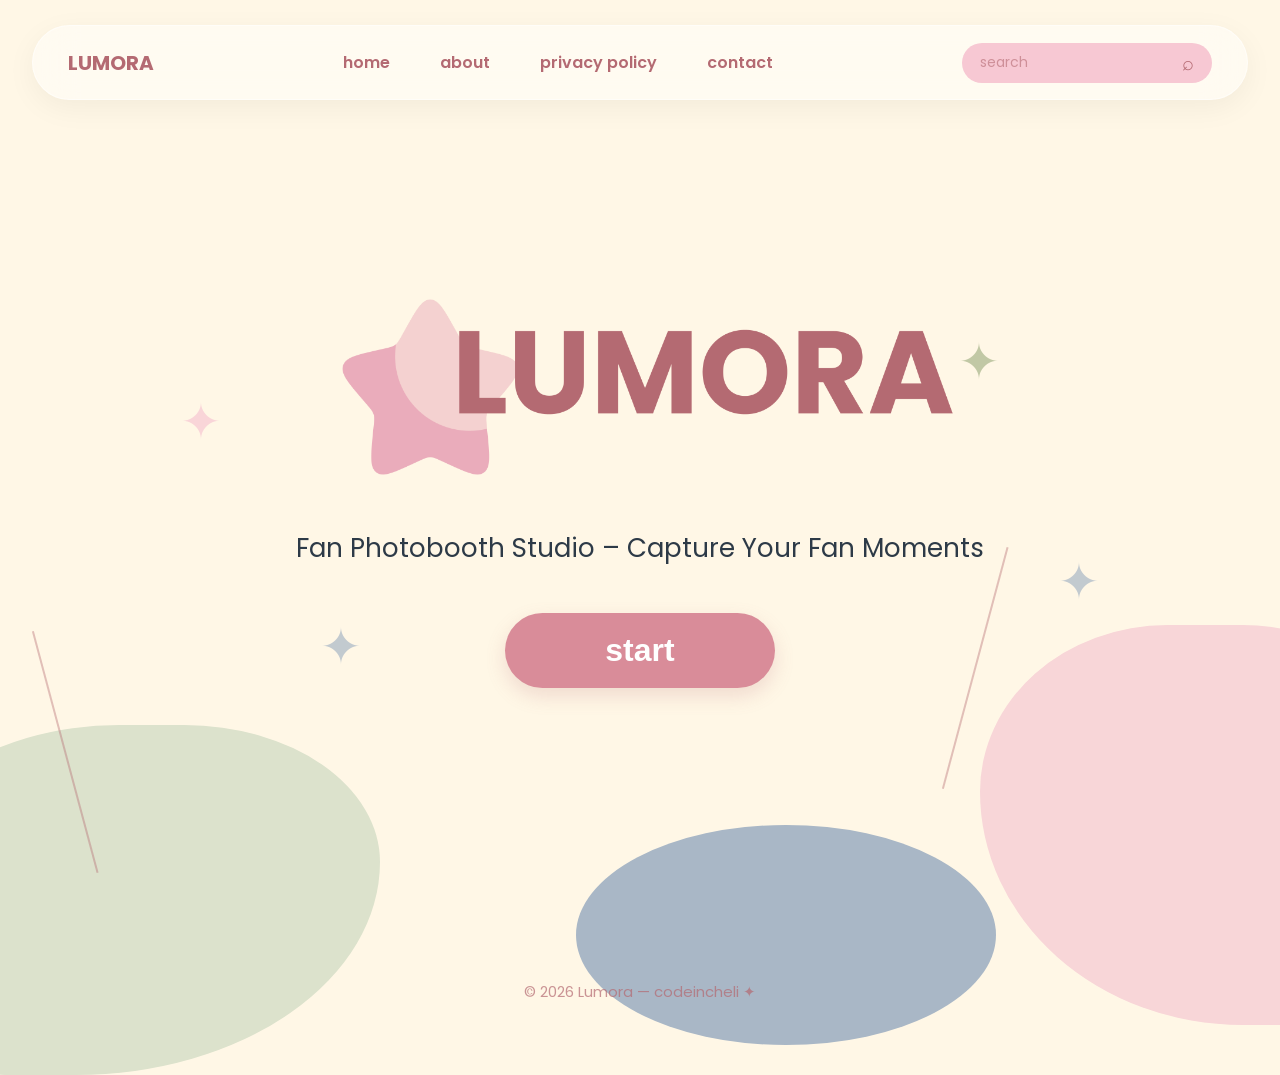
==== index.html @ 37fab62d "Initial commit" ====
<!DOCTYPE html>
<html lang="en">
<head>
  <meta charset="UTF-8" />
  <meta name="viewport" content="width=device-width, initial-scale=1.0"/>
  <title>LUMORA</title>

  <link rel="stylesheet" href="style.css">

  <link rel="preconnect" href="https://fonts.googleapis.com">
  <link href="https://fonts.googleapis.com/css2?family=Poppins:wght@300;400;500;600;700;800&display=swap" rel="stylesheet">

</head>
<body>

  <!-- decorative stars -->
  <div class="star s1">✦</div>
  <div class="star s2">✦</div>
  <div class="star s3">✦</div>
  <div class="star s4">✦</div>

  <!-- navbar -->
  <header>
    <nav class="navbar">

<div class="logo">
    <a href="index.html">LUMORA</a>
</div>

      <ul class="nav-links">
        <li><a href="artist.html">home</a></li>
        <li><a href="about.html" >about</a></li>
        <li><a href="privacy.html">privacy policy</a></li>
        <li><a href="contact.html">contact</a></li>
        </ul>

        <div class="search-box">
            <input type="text" placeholder="search">
            <span>⌕</span>
        </div>

    </nav>
  </header>

  <!-- hero -->
  <section class="hero">

<div class="hero-logo">
    <img src="assets/lumora.png" alt="LUMORA Logo">
</div>

    <p>
      Fan Photobooth Studio – Capture Your Fan Moments
    </p>

<button class="start-btn" onclick="window.location.href='artist.html'">
    start
</button>

  </section>

  <!-- decorative bottom blobs -->
  <div class="blob-left"></div>
  <div class="blob-right"></div>
  <div class="blob-blue"></div>

  <!-- decorative leaves -->
  <div class="leaf left"></div>
  <div class="leaf right"></div>

  <footer class="footer">
    <p>© 2026 Lumora — codeincheli ✦</p>
</footer>

</body>
</html>
---- style.css ----
*{
    margin:0;
    padding:0;
    box-sizing:border-box;
}

body{
    font-family:'Poppins', sans-serif;
    background:#FFF7E6;
    overflow:hidden;
    height:100vh;
    position:relative;
    animation:fadePage .5s ease;
}

/* ==========================
NAVBAR
========================== */

.navbar{
    width:95%;
    height:75px;

    background:rgba(255,255,255,0.45);

    -webkit-backdrop-filter: blur(20px);
    backdrop-filter: blur(20px);

    border:1px solid rgba(255,255,255,.5);
    border-radius:50px;

    margin:25px auto;

    display:flex;
    justify-content:space-between;
    align-items:center;

    padding:0 35px;

    box-shadow:
    0 8px 30px rgba(0,0,0,0.05);
}
.logo{
    font-size:20px;
    font-weight:700;
    color:#B46A72;
}

.logo a{
    text-decoration:none;
    color:#B46A72;
    font-weight:700;
}

.nav-links{
    display:flex;
    list-style:none;
    gap:50px;
}

.nav-links a{
    text-decoration:none;
    color:#B46A72;
    font-weight:600;
    transition:.3s;
}

.nav-links a:hover{
    color:#A8B58A;
}
.nav-links a.active{
    color:#A8B58A;
    position:relative;
}

.nav-links a.active::after{
    content:'';
    position:absolute;
    bottom:-6px;
    left:0;

    width:100%;
    height:3px;

    background:#A8B58A;
    border-radius:999px;
}
.search-box{
    width:250px;
    height:40px;

    background:#F7C8D3;
    border-radius:30px;

    display:flex;
    align-items:center;
    justify-content:space-between;

    padding:0 18px;
}

.search-box input{
    border:none;
    outline:none;
    background:transparent;
    width:100%;

    font-family:'Poppins', sans-serif;
    color:#B46A72;
    font-size:14px;
}

.search-box input::placeholder{
    color:#B46A72;
    opacity:.6;
}

.search-box span{
    color:#B46A72;
    font-size:20px;
}

/* ==========================
HERO
========================== */

.hero{
    height:80vh;

    display:flex;
    flex-direction:column;
    justify-content:center;
    align-items:center;
    text-align:center;

    animation: fadeUp 1.5s ease;
}

.hero-logo{
    animation:floating 5s ease-in-out infinite;
}

.hero-logo img{
    width:700px;
    max-width:90%;
    object-fit:contain;
}

.hero h1{
    font-size:120px;
    font-weight:800;
    color:#B46A72;
    z-index:2;
}

.pink-star{
    position:absolute;
    left:-70px;

    width:180px;
    height:180px;
    background:#F7C8D3;

    clip-path: polygon(
        50% 0%, 
        61% 35%, 
        98% 35%, 
        68% 57%, 
        79% 91%, 
        50% 70%, 
        21% 91%, 
        32% 57%, 
        2% 35%, 
        39% 35%
    );

    z-index:1;
}

.circle-shape{
    position:absolute;

    width:120px;
    height:120px;

    background:#FFD9C9;
    border-radius:50%;

    left:-10px;
    top:-10px;

    z-index:1;
}

.hero p{
    margin-top:30px;
    font-size:26px;
    color:#2D3A47;
}

.start-btn{
    margin-top:45px;

    width:270px;
    height:75px;

    border:none;
    border-radius:50px;

    background:#D98C99;
    color:white;

    font-size:32px;
    font-weight:700;

    cursor:pointer;

    box-shadow:
    0 8px 20px rgba(180,106,114,.2);

    transition:.4s;
}

.start-btn:hover{
    transform:translateY(-6px);
    scale:1.03;
}

/* ==========================
DECORATIONS
========================== */

.star{
    position:absolute;
    color:#A9B7C6;
    font-size:50px;
    opacity:.7;

    animation: sparkle 4s infinite;
}

.s1{
    left:180px;
    top:360px;
    color:#F7C8D3;
}

.s2{
    right:280px;
    top:300px;
    color:#A8B58A;
}

.s3{
    right:180px;
    top:520px;
}

.s4{
    left:320px;
    bottom:240px;
}

/* blobs */

.blob-left{
    position:absolute;
    left:-120px;
    bottom:-150px;

    width:500px;
    height:350px;

    background:#DCE2CC;

    border-radius:55% 45% 70% 30%;

    z-index:-1;

    animation: blobMove 8s ease infinite;
}

.blob-right{
    position:absolute;
    right:-150px;
    bottom:-100px;

    width:450px;
    height:400px;

    background:#F8D6D8;

    border-radius:50% 50% 30% 70%;

    z-index:-1;
}

.blob-blue{
    position:absolute;
    bottom:-120px;
    left:45%;

    width:420px;
    height:220px;

    background:#A9B7C6;

    border-radius:50%;

    z-index:-1;
}

/* leaves */

.leaf{
    position:absolute;
    width:250px;
    height:250px;
    opacity:.4;
}

.left{
    left:60px;
    bottom:80px;
    border-left:2px solid #B46A72;
    transform:rotate(-15deg);
}

.right{
    right:60px;
    bottom:100px;
    border-left:2px solid #B46A72;
    transform:rotate(15deg);
}

.footer{
    margin-top:100px;

    padding:35px;

    text-align:center;

    color:#B46A72;
    opacity:.7;

    font-size:15px;
}

/* ==========================
ANIMATION
========================== */

@keyframes floating{
    0%{
        transform:translateY(0px);
    }
    50%{
        transform:translateY(-10px);
    }
    100%{
        transform:translateY(0px);
    }
}

@keyframes sparkle{
    0%{
        opacity:.4;
        transform:scale(1);
    }

    50%{
        opacity:1;
        transform:scale(1.2);
    }

    100%{
        opacity:.4;
        transform:scale(1);
    }
}

@keyframes blobMove{
    50%{
        transform:translateY(20px);
    }
}

@keyframes fadeUp{
    from{
        opacity:0;
        transform:translateY(40px);
    }
    to{
        opacity:1;
        transform:translateY(0);
    }
}

@keyframes navFade{
    from{
        opacity:0;
        transform:translateY(-30px);
    }

    to{
        opacity:1;
        transform:translateY(0);
    }
}

body{
    animation:fadePage .5s ease;
}

@keyframes fadePage{
    from{
        opacity:0;
        transform:translateY(15px);
    }

    to{
        opacity:1;
        transform:translateY(0);
    }
}

/* ==========================
RESPONSIVE
========================== */

@media(max-width:900px){

    .navbar{
        flex-direction:column;
        height:auto;
        padding:20px;
        gap:20px;
    }

    .nav-links{
        gap:20px;
        flex-wrap:wrap;
        justify-content:center;
    }

    .hero h1{
        font-size:65px;
    }

    .hero p{
        width:90%;
        font-size:20px;
    }

    .start-btn{
        width:220px;
        height:65px;
        font-size:24px;
    }

    .pink-star{
        width:110px;
        height:110px;
        left:-35px;
    }
}
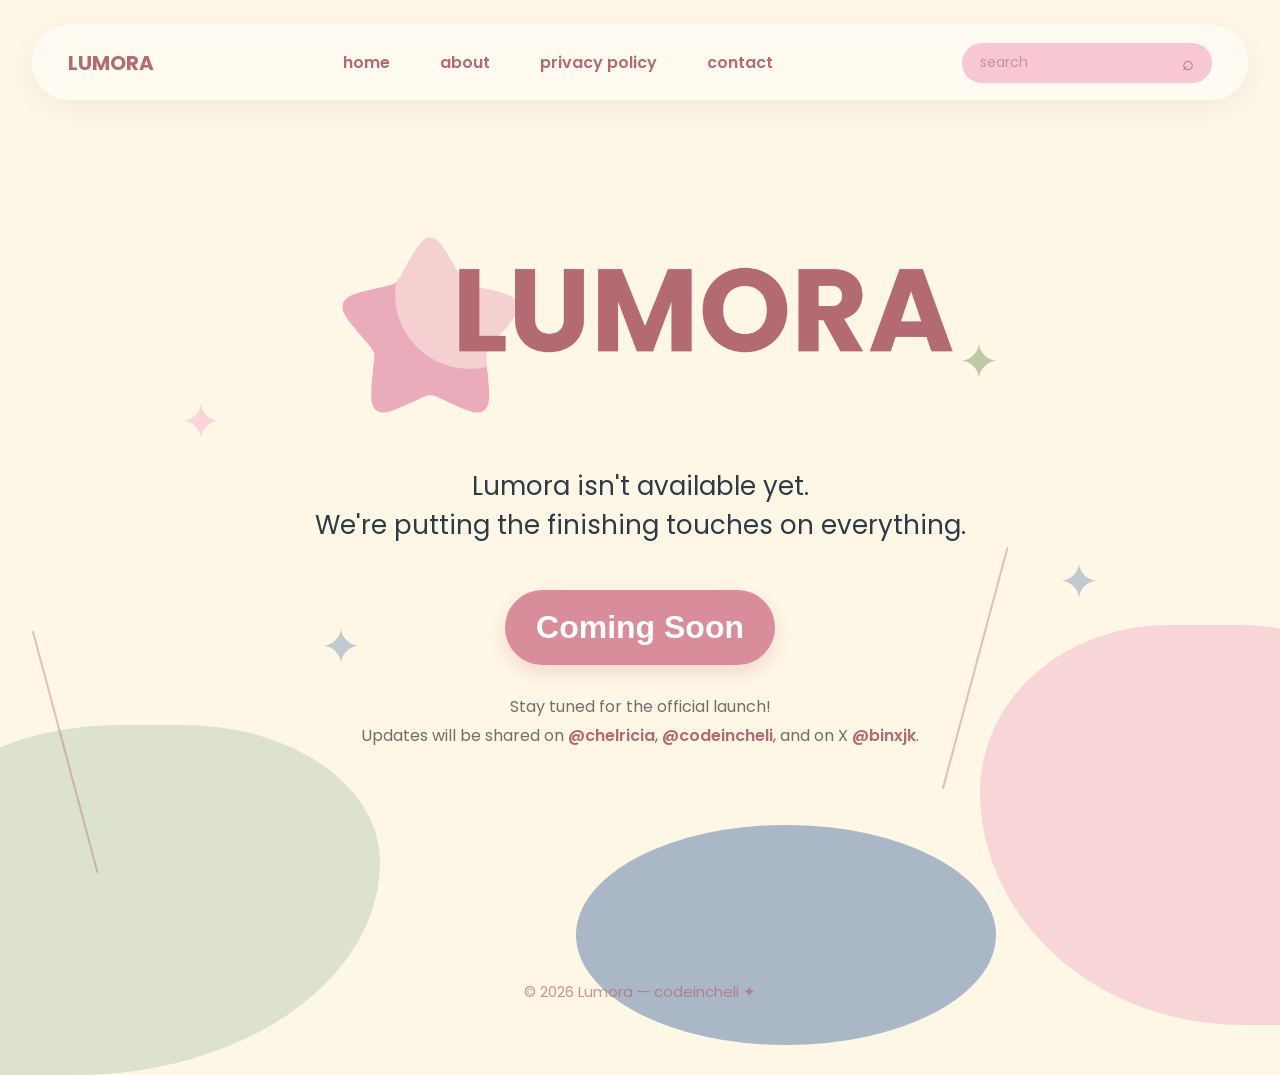
==== commit 923ed0fc: "Update index.html" ====
--- a/index.html
+++ b/index.html
@@ -50,12 +50,22 @@
 </div>
 
     <p>
-      Fan Photobooth Studio – Capture Your Fan Moments
-    </p>
+  Lumora isn't available yet.<br>
+  We're putting the finishing touches on everything.
+</p>
 
-<button class="start-btn" onclick="window.location.href='artist.html'">
-    start
+<button class="start-btn">
+    Coming Soon
 </button>
+
+<div class="coming-info">
+    Stay tuned for the official launch!<br>
+    Updates will be shared on
+    <a href="https://instagram.com/chelricia" target="_blank">@chelricia</a>,
+    <a href="https://instagram.com/codeincheli" target="_blank">@codeincheli</a>,
+    and on X
+    <a href="https://x.com/binxjk" target="_blank">@binxjk</a>.
+</div>
 
   </section>
 
@@ -73,4 +83,4 @@
 </footer>
 
 </body>
-</html>+</html>
--- a/style.css
+++ b/style.css
@@ -346,6 +346,25 @@
     font-size:15px;
 }
 
+.coming-info{
+    margin-top:28px;
+    text-align:center;
+    color:#7A6A6A;
+    font-size:16px;
+    line-height:1.8;
+}
+
+.coming-info a{
+    color:#B46A72;
+    text-decoration:none;
+    font-weight:600;
+    transition:.3s;
+}
+
+.coming-info a:hover{
+    color:#A8B58A;
+}
+
 /* ==========================
 ANIMATION
 ========================== */
@@ -463,4 +482,4 @@
         height:110px;
         left:-35px;
     }
-}+}
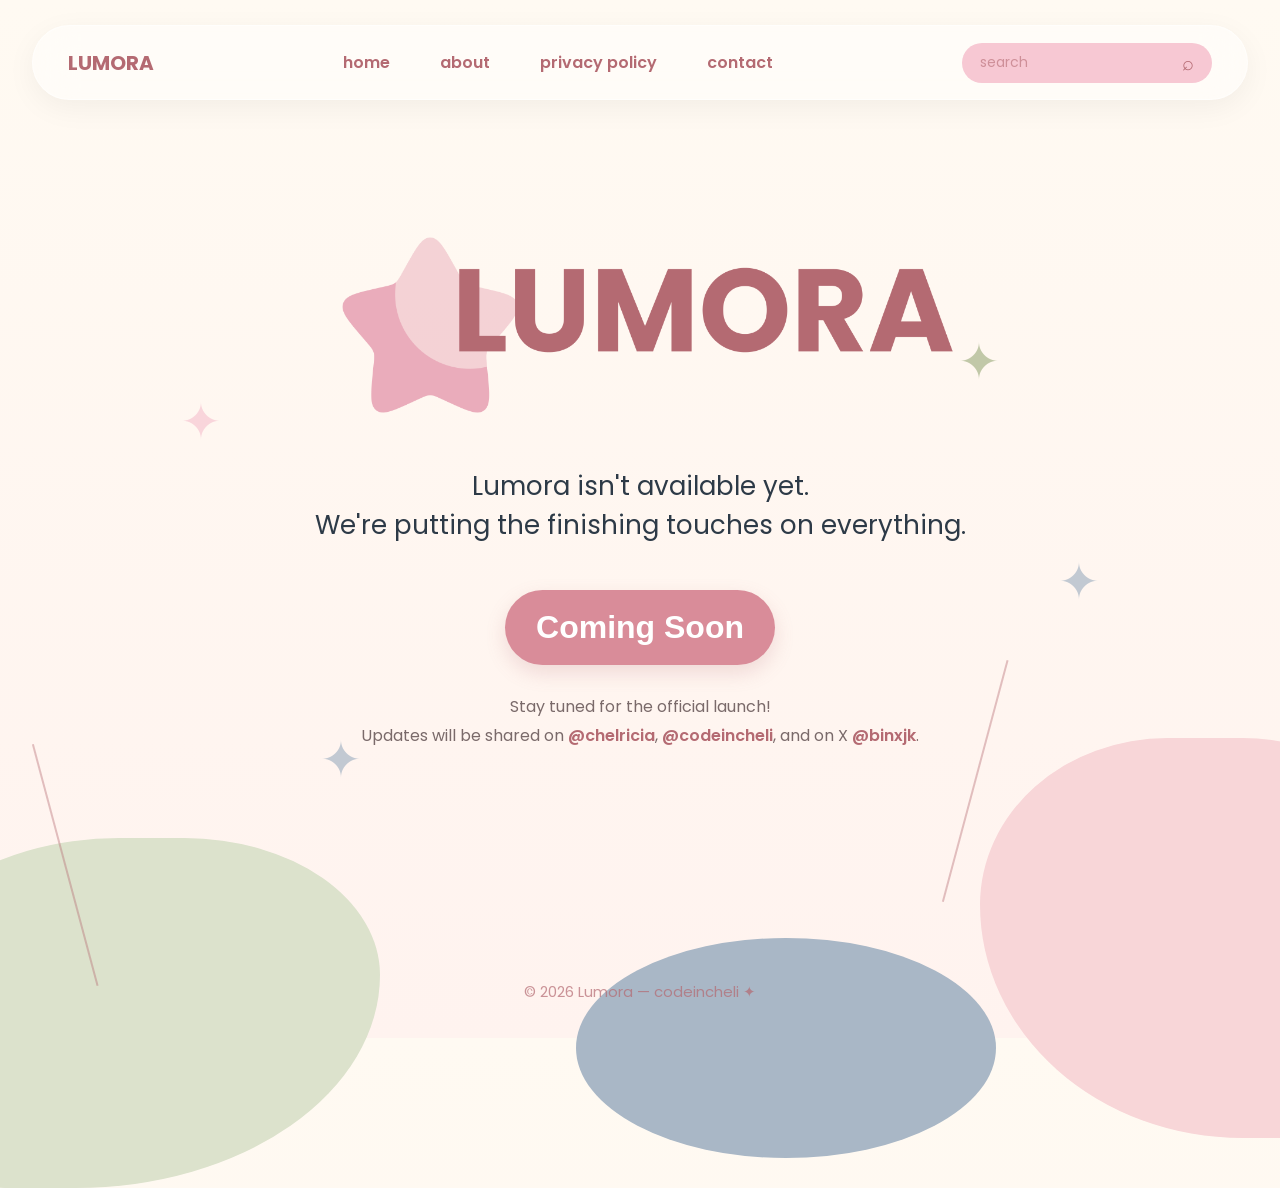
==== commit 3ffaaf11: "Update responsive layouts and search features" ====
--- a/index.html
+++ b/index.html
@@ -6,6 +6,7 @@
   <title>LUMORA</title>
 
   <link rel="stylesheet" href="style.css">
+  <link rel="stylesheet" href="responsive-navbar.css">
 
   <link rel="preconnect" href="https://fonts.googleapis.com">
   <link href="https://fonts.googleapis.com/css2?family=Poppins:wght@300;400;500;600;700;800&display=swap" rel="stylesheet">
@@ -28,7 +29,7 @@
 </div>
 
       <ul class="nav-links">
-        <li><a href="artist.html">home</a></li>
+        <li><a href="collections.html">home</a></li>
         <li><a href="about.html" >about</a></li>
         <li><a href="privacy.html">privacy policy</a></li>
         <li><a href="contact.html">contact</a></li>
--- a/style.css
+++ b/style.css
@@ -6,9 +6,9 @@
 
 body{
     font-family:'Poppins', sans-serif;
-    background:#FFF7E6;
-    overflow:hidden;
-    height:100vh;
+    background:linear-gradient(180deg, #fffaf2 0%, #fff3ef 100%);
+    overflow-x:hidden;
+    min-height:100vh;
     position:relative;
     animation:fadePage .5s ease;
 }
@@ -420,6 +420,70 @@
         opacity:0;
         transform:translateY(-30px);
     }
+    to{
+        opacity:1;
+        transform:translateY(0);
+    }
+}
+
+@media (max-width: 860px) {
+    .navbar {
+        width: 92%;
+        height: auto;
+        min-height: 76px;
+        border-radius: 30px;
+        padding: 18px 20px;
+        flex-wrap: wrap;
+        justify-content: center;
+        gap: 14px 18px;
+    }
+
+    .nav-links {
+        order: 3;
+        width: 100%;
+        justify-content: center;
+        flex-wrap: wrap;
+        gap: 10px 18px;
+    }
+
+    .nav-links a {
+        font-size: 14px;
+    }
+
+    .search-box {
+        width: min(100%, 280px);
+    }
+}
+
+@media (max-width: 520px) {
+    .navbar {
+        width: 90%;
+        margin: 16px auto;
+        padding: 14px 16px;
+        border-radius: 24px;
+    }
+
+    .logo a {
+        font-size: 18px;
+    }
+
+    .nav-links {
+        gap: 8px 14px;
+    }
+
+    .nav-links a {
+        font-size: 12px;
+    }
+
+    .search-box {
+        width: 100%;
+        height: 38px;
+    }
+}
+    from{
+        opacity:0;
+        transform:translateY(-30px);
+    }
 
     to{
         opacity:1;
@@ -448,18 +512,28 @@
 ========================== */
 
 @media(max-width:900px){
-
     .navbar{
-        flex-direction:column;
-        height:auto;
-        padding:20px;
-        gap:20px;
-    }
-
-    .nav-links{
-        gap:20px;
+        width:92%;
+        min-height: 76px;
+        padding:18px 20px;
+        border-radius:30px;
         flex-wrap:wrap;
         justify-content:center;
+        gap:14px;
+    }
+
+    .nav-links{
+        gap:16px 20px;
+        flex-wrap:wrap;
+        justify-content:center;
+    }
+
+    .nav-links a{
+        font-size:14px;
+    }
+
+    .search-box{
+        width:180px;
     }
 
     .hero h1{
@@ -483,3 +557,77 @@
         left:-35px;
     }
 }
+
+@media(max-width:560px){
+    .navbar{
+        width:90%;
+        padding:14px 16px;
+        margin-top:16px;
+    }
+
+    .logo a{
+        font-size:18px;
+    }
+
+    .nav-links{
+        gap:8px 14px;
+    }
+
+    .nav-links a{
+        font-size:12px;
+    }
+
+    .search-box{
+        width:100%;
+        max-width:220px;
+        height:38px;
+    }
+
+    .hero{
+        margin-top:40px;
+        padding:0 16px;
+    }
+
+    .hero-logo img{
+        width: 260px;
+    }
+
+    .hero h1{
+        font-size:44px;
+    }
+
+    .hero p{
+        font-size:17px;
+        margin-top:18px;
+    }
+
+    .start-btn{
+        width:190px;
+        height:56px;
+        font-size:20px;
+        margin-top:28px;
+    }
+
+    .star {
+        font-size: 28px;
+    }
+
+    .s1 { left: 24px; top: 200px; }
+    .s2 { right: 30px; top: 180px; }
+    .s3 { right: 40px; top: 420px; }
+    .s4 { left: 24px; bottom: 170px; }
+
+    .blob-left,
+    .blob-right,
+    .blob-blue,
+    .leaf {
+        opacity: 0.45;
+        transform: scale(0.8);
+    }
+
+    .footer{
+        font-size: 13px;
+        padding: 20px 16px;
+        margin-top: 50px;
+    }
+}
--- a/responsive-navbar.css
+++ b/responsive-navbar.css
@@ -0,0 +1,56 @@
+@media (max-width: 600px) {
+    .navbar {
+        width: calc(100% - 32px);
+        min-height: 0;
+        height: auto;
+        margin: 12px auto 0;
+        padding: 13px 14px 12px;
+        border-radius: 22px;
+        display: flex;
+        flex-wrap: wrap;
+        justify-content: center;
+        align-items: center;
+        gap: 0;
+    }
+
+    .logo {
+        order: 1;
+        width: 100%;
+        text-align: center;
+    }
+
+    .logo a {
+        font-size: 16px;
+    }
+
+    .search-box {
+        order: 2;
+        width: 100%;
+        max-width: none;
+        height: 34px;
+        margin-top: 11px;
+        padding: 0 14px;
+    }
+
+    .search-box input {
+        font-size: 13px;
+    }
+
+    .search-box span {
+        font-size: 16px;
+    }
+
+    .nav-links {
+        order: 3;
+        width: 100%;
+        margin-top: 11px;
+        justify-content: center;
+        align-items: center;
+        gap: 6px 12px;
+        flex-wrap: wrap;
+    }
+
+    .nav-links a {
+        font-size: 11px;
+    }
+}
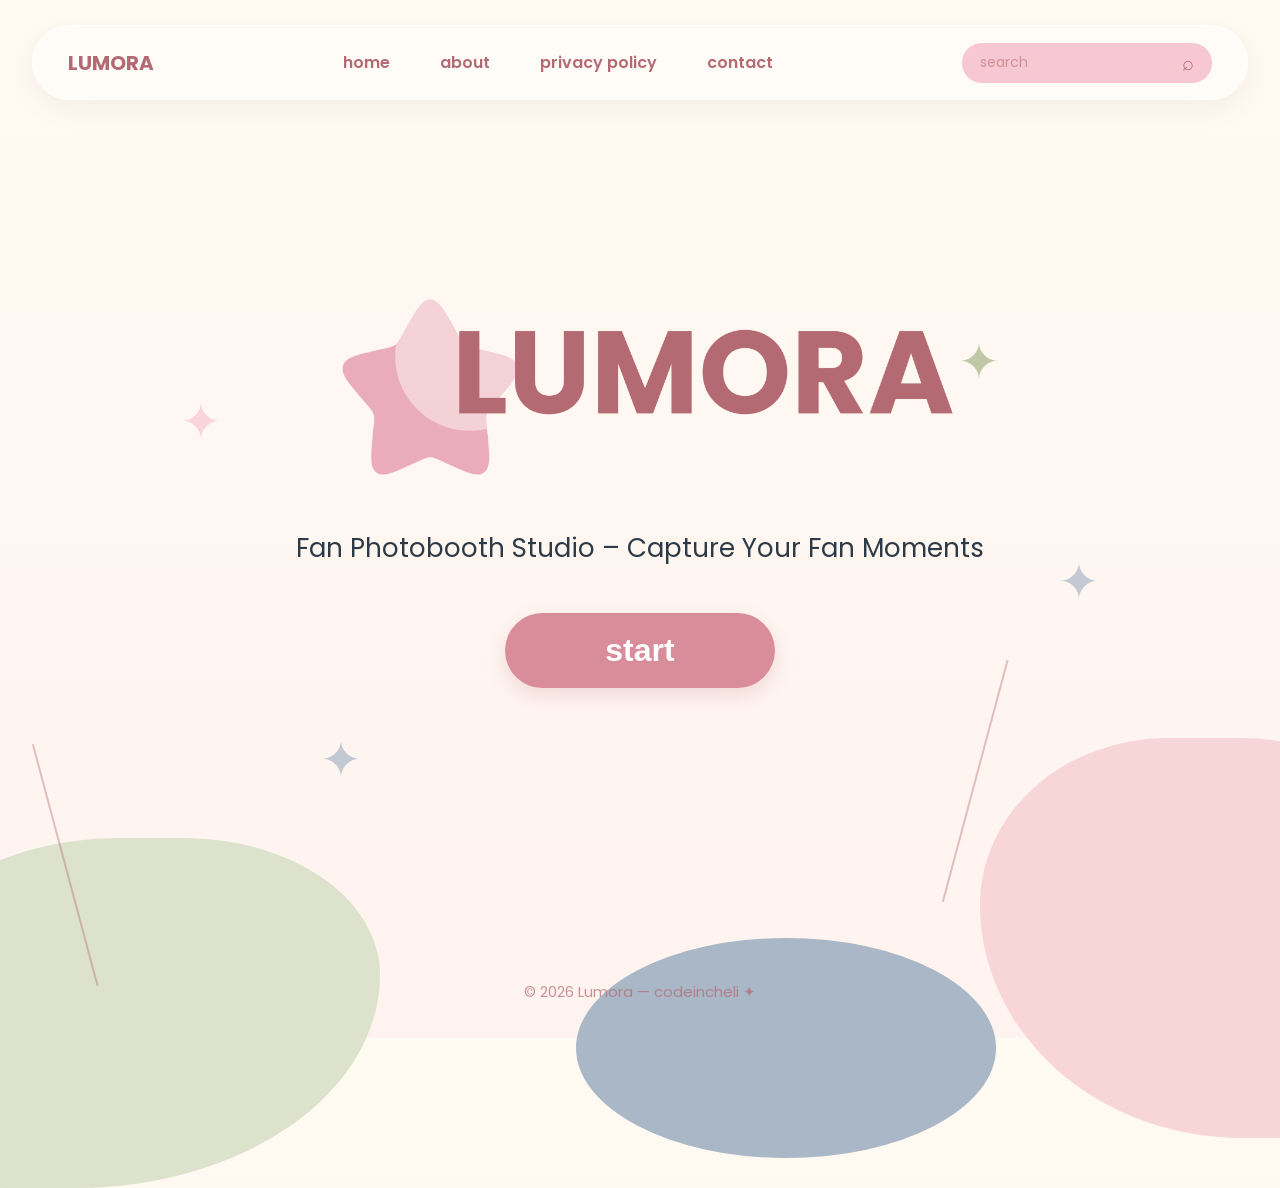
==== commit 8c44d3ab: "Update index.html" ====
--- a/index.html
+++ b/index.html
@@ -51,22 +51,12 @@
 </div>
 
     <p>
-  Lumora isn't available yet.<br>
-  We're putting the finishing touches on everything.
-</p>
+      Fan Photobooth Studio – Capture Your Fan Moments
+    </p>
 
-<button class="start-btn">
-    Coming Soon
+<button class="start-btn" onclick="window.location.href='collections.html'">
+    start
 </button>
-
-<div class="coming-info">
-    Stay tuned for the official launch!<br>
-    Updates will be shared on
-    <a href="https://instagram.com/chelricia" target="_blank">@chelricia</a>,
-    <a href="https://instagram.com/codeincheli" target="_blank">@codeincheli</a>,
-    and on X
-    <a href="https://x.com/binxjk" target="_blank">@binxjk</a>.
-</div>
 
   </section>
 
